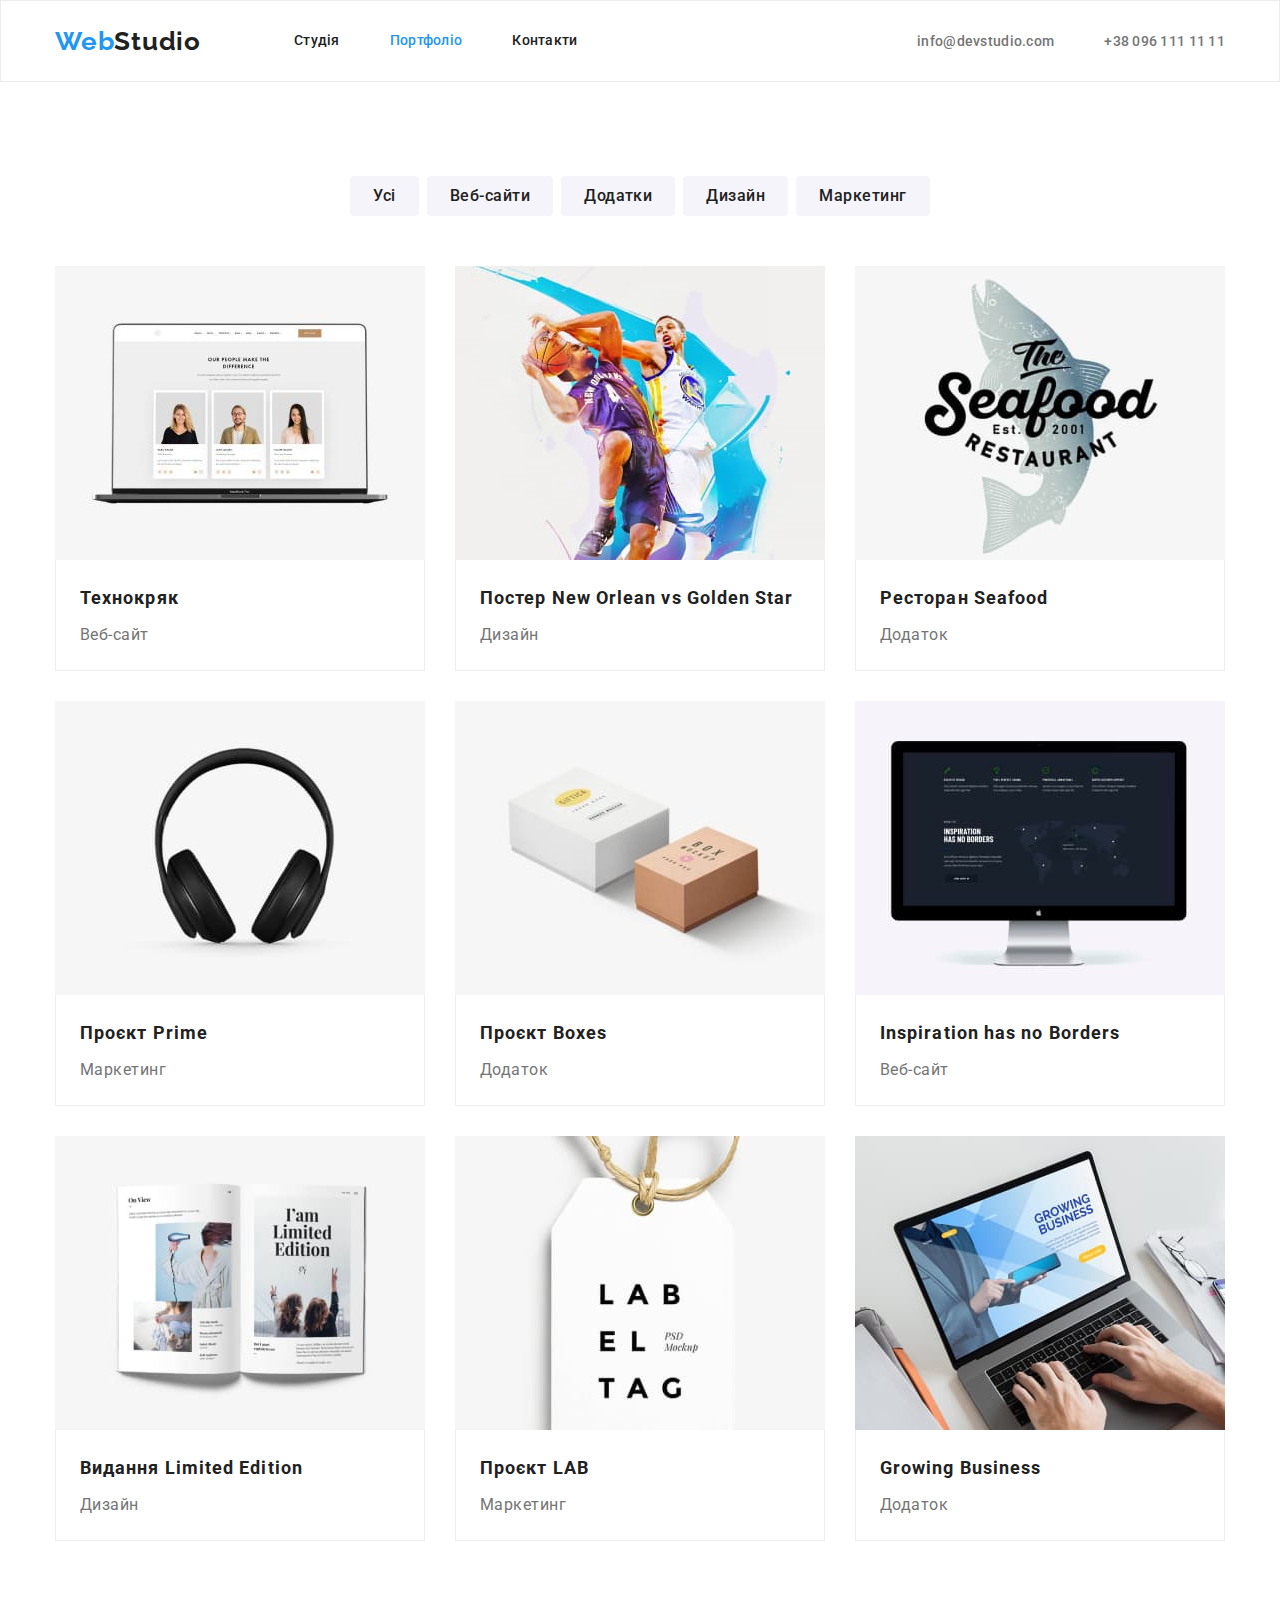
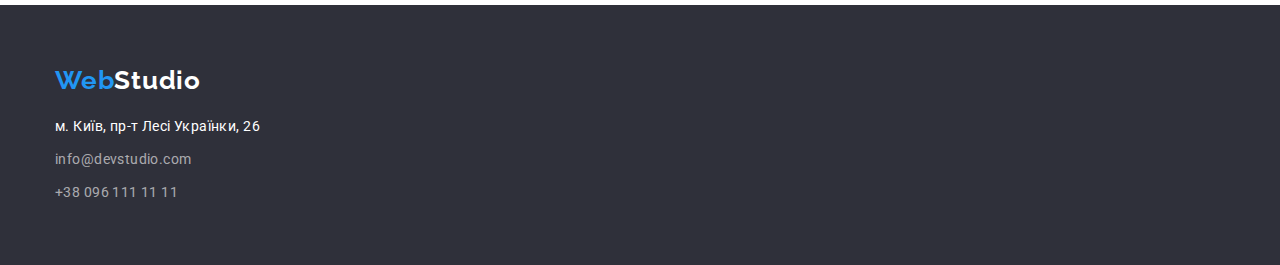
==== portfolio.html @ 44d8d5f9 "Clone repo" ====
<!DOCTYPE html>
<html lang="uk">
  <head>
    <meta charset="UTF-8" />
    <meta http-equiv="X-UA-Compatible" content="IE=edge" />
    <meta name="viewport" content="width=device-width, initial-scale=1.0" />
    <title>WebStudio</title>
    <link rel="preconnect" href="https://fonts.googleapis.com" />
    <link rel="preconnect" href="https://fonts.gstatic.com" crossorigin />
    <link
      href="https://fonts.googleapis.com/css2?family=DotGothic16&family=PT+Sans+Narrow:wght@400;700&family=Raleway:wght@700&family=Roboto:wght@400;500;700;900&display=swap"
      rel="stylesheet"
    />
    <link
      rel="stylesheet"
      href="https://cdnjs.cloudflare.com/ajax/libs/modern-normalize/1.1.0/modern-normalize.min.css"
    />
    <link rel="stylesheet" href="./css/styles.css" />
  </head>

  <body>
    <!-- Шапка сайта -->

    <header class="page-header">
      <div class="container">
        <nav class="site-nav">
          <!-- Логотип -->
          <a href="./index.html" class="site-nav-logo"
            >Web<span class="site-nav-logo-studio">Studio</span></a
          >
          <!-- Навигация сайта-->
          <ul class="site-nav-list list">
            <li class="site-nav-item">
              <a href="./index.html" class="link">Студія</a>
            </li>
            <li class="site-nav-item">
              <a href="./portfolio.html" class="link current">Портфоліо</a>
            </li>
            <li class="site-nav-item"><a href="/" class="link">Контакти</a></li>
          </ul>
        </nav>
        <!-- Контакты -->
        <ul class="contact-list list">
          <li class="contact-list-item">
            <a href="mailto:info@devstudio.com" class="link">info@devstudio.com</a>
          </li>
          <li class="contact-list-item">
            <a href="tel:+380961111111" class="link">+38 096 111 11 11</a>
          </li>
        </ul>
      </div>
    </header>

    <main>
      <section class="portfolio">
        <div class="container">
          <h1 class="visually-hidden">Портфоліо</h1>
          <ul class="button-list">
            <li class="button-item"><button type="button" class="button-filter">Усі</button></li>
            <li class="button-item">
              <button type="button" class="button-filter">Веб-сайти</button>
            </li>
            <li class="button-item">
              <button type="button" class="button-filter">Додатки</button>
            </li>
            <li class="button-item"><button type="button" class="button-filter">Дизайн</button></li>
            <li class="button-item">
              <button type="button" class="button-filter">Маркетинг</button>
            </li>
          </ul>

          <ul class="card-list">
            <li class="card-item list">
              <a href="/" target="_blank" rel="noopener nofollow" class="link">
                <img
                  src="./images/portfolio-page/site.jpg"
                  width="370"
                  alt="Дісплей компьютера на якому відображаються фото 3 людей"
                />
                <div class="card-text">
                  <h2 class="card-title">Технокряк</h2>
                  <p class="card-descr">Веб-сайт</p>
                </div>
              </a>
            </li>
            <li class="card-item list">
              <a href="/" target="_blank" rel="noopener nofollow" class="link">
                <img
                  src="./images/portfolio-page/design-neworlean.jpg"
                  width="370"
                  alt="Баскетболіст з м'ячем"
                />
                <div class="card-text">
                  <h2 class="card-title">Постер New Orlean vs Golden Star</h2>
                  <p class="card-descr">Дизайн</p>
                </div>
              </a>
            </li>
            <li class="card-item list">
              <a href="/" target="_blank" rel="noopener nofollow" class="link">
                <img
                  src="./images/portfolio-page/apps-seafood.jpg"
                  width="370"
                  alt="Рибний ресторан"
                />
                <div class="card-text">
                  <h2 class="card-title">Ресторан Seafood</h2>
                  <p class="card-descr">Додаток</p>
                </div>
              </a>
            </li>
            <li class="card-item list">
              <a href="/" target="_blank" rel="noopener nofollow" class="link">
                <img
                  src="./images/portfolio-page/marketing-prime.jpg"
                  width="370"
                  alt="музичні навушники"
                />
                <div class="card-text">
                  <h2 class="card-title">Проєкт Prime</h2>
                  <p class="card-descr">Маркетинг</p>
                </div>
              </a>
            </li>
            <li class="card-item list">
              <a href="/" target="_blank" rel="noopener nofollow" class="link">
                <img
                  src="./images/portfolio-page/apps-boxes.jpg"
                  width="370"
                  alt="Картонна коробка"
                />
                <div class="card-text">
                  <h2 class="card-title">Проєкт Boxes</h2>
                  <p class="card-descr">Додаток</p>
                </div>
              </a>
            </li>
            <li class="card-item list">
              <a href="/" target="_blank" rel="noopener nofollow" class="link">
                <img
                  src="./images/portfolio-page/site-inspiration.jpg"
                  width="370"
                  alt="зображення на моніторі"
                />
                <div class="card-text">
                  <h2 class="card-title">Inspiration has no Borders</h2>
                  <p class="card-descr">Веб-сайт</p>
                </div>
              </a>
            </li>
            <li class="card-item list">
              <a href="/" target="_blank" rel="noopener nofollow" class="link">
                <img
                  src="./images/portfolio-page/design-limited.jpg"
                  width="370"
                  alt="глянцевий журнал"
                />
                <div class="card-text">
                  <h2 class="card-title">Видання Limited Edition</h2>
                  <p class="card-descr">Дизайн</p>
                </div>
              </a>
            </li>
            <li class="card-item list">
              <a href="/" target="_blank" rel="noopener nofollow" class="link">
                <img
                  src="./images/portfolio-page/marketing-lab.jpg"
                  width="370"
                  alt="паперова бирка"
                />
                <div class="card-text">
                  <h2 class="card-title">Проєкт LAB</h2>
                  <p class="card-descr">Маркетинг</p>
                </div>
              </a>
            </li>
            <li class="card-item list">
              <a href="/" target="_blank" rel="noopener nofollow" class="link">
                <img
                  src="./images/portfolio-page/apps-growing.jpg"
                  width="370"
                  alt="людина друкує текст на клавіатурі"
                />
                <div class="card-text">
                  <h2 class="card-title">Growing Business</h2>
                  <p class="card-descr">Додаток</p>
                </div>
              </a>
            </li>
          </ul>
        </div>
      </section>
    </main>

    <!-- Подвал сайта -->

    <footer class="footer">
      <div class="container">
        <a href="./index.html" class="footer-logo"
          >Web<span class="footer-logo-studio">Studio</span></a
        >
        <address class="address">
          <ul class="footer-nav-list list">
            <li class="footer-nav-item">
              <a
                href="https://goo.gl/maps/Brkv2MQzdbHGvLkJ7"
                target="_blank"
                rel="noopener noreferrer nofollow"
                class="link-address link"
                >м. Київ, пр-т Лесі Українки, 26</a
              >
            </li>
            <li class="footer-nav-item">
              <a class="link " href="mailto:info@devstudio.com">info@devstudio.com</a>
            </li>
            <li class="footer-nav-item">
              <a class="link" href="tel:+380961111111">+38 096 111 11 11</a>
            </li>
          </ul>
        </address>
      </div>
    </footer>
  </body>
</html>
---- css/styles.css ----
:root {
  --primary-bg-color--: #ffffff;
  --primary-text-color--: #212121;
  --secondary-text-color--: #757575;
  --accent-color--: #2196f3;
  --color-hero-section--: #2f303a;
  --white-color--: #ffffff;
  --footer-bg-color--: #2f303a;
  --header-border-color--: #ececec;
  --button-hover-color--: #188ce8;
  --color-team-section--: #f5f4fa;
}

body {
  background-color: var(--primary-bg-color--);
  font-family: 'Roboto', sans-serif;
  color: var(--primary-text-color--);
}

.container {
  max-width: 100%;
  width: 1200px;
  margin: 0 auto;
  padding-left: 15px;
  padding-right: 15px;
}

.list {
  list-style-type: none;
  margin: 0;
  padding: 0;
}

img {
  display: block;
  max-width: 100%;
  height: auto;
}

/* шапка сайта */
/* лого сайта */

.page-header {
  border-bottom: var(--header-border-color--);
  border: 1px solid var(--header-border-color--);
}
.page-header .container {
  display: flex;
  align-items: center;
}

.site-nav {
  display: flex;
  align-items: center;
}

.site-nav-logo {
  color: var(--accent-color--);
  text-decoration: none;
  font-family: 'Raleway', sans-serif;
  font-weight: 700;
  font-size: 26px;
  line-height: 1.19;
  letter-spacing: 0.03em;
}
.site-nav-logo-studio {
  color: var(--primary-text-color--);
}

/* навигация сайта */
.site-nav-list {
  display: flex;
  gap: 50px;
  margin-left: 93px;
}

.site-nav-item .link {
  display: block;
  padding: 32px 0;
  text-decoration: none;
  color: var(--primary-text-color--);
  font-weight: 500;
  font-size: 14px;
  line-height: 1.14;
  letter-spacing: 0.02em;
}

/* контакты в header */
.contact-list {
  display: flex;
  gap: 50px;
  margin-left: auto;
}

.contact-list .link {
  text-decoration: none;
  font-weight: 500;
  font-size: 14px;
  line-height: 1.14;
  letter-spacing: 0.02em;
  color: var(--secondary-text-color--);
  padding: 32px 0;
}

.site-nav-list .link:hover,
.contact-list .link:hover,
.site-nav-list .link:focus,
.contact-list .link:focus {
  color: var(--accent-color--);
}
.site-nav-list .link.current {
  color: var(--accent-color--);
}

/* Секция Hero */
.hero {
  background-color: var(--color-hero-section--);
  text-align: center;
  height: 600px;
  padding-top: 200px;
  padding-bottom: 200px;
}

.hero .section-title {
  width: 700px;
  font-weight: 900;
  font-size: 44px;
  line-height: 1.36;
  text-align: center;
  letter-spacing: 0.06em;
  text-transform: uppercase;
  color: var(--white-color--);
  margin: 0 auto 30px auto;
  margin-bottom: 30px;
}

.hero-button {
  font-family: inherit;
  font-weight: 700;
  font-size: 16px;
  line-height: 1.87;
  text-align: center;
  letter-spacing: 0.06em;
  color: var(--white-color--);
  background-color: var(--accent-color--);
  padding: 10px 32px;
  border-radius: 4px;
  border: 0;
  box-shadow: 0px 4px 4px rgba(0, 0, 0, 0.15);
}

.hero-button:hover,
.hero-button:focus {
  background-color: var(--button-hover-color--);
}

/* Заголовки секций */

.section-title {
  font-weight: 700;
  font-size: 36px;
  line-height: 1.17;
  text-align: center;
  letter-spacing: 0.03em;
  color: var(--primary-text-color--);
  margin-top: 0px;
}

/* Преимущества */

.benefits {
  padding-top: 94px;
  padding-bottom: 94px;
}

.visually-hidden {
  position: absolute;
  white-space: nowrap;
  width: 1px;
  height: 1px;
  overflow: hidden;
  border: 0;
  padding: 0;
  clip: rect(0 0 0 0);
  clip-path: inset(50%);
  margin: -1px;
}

.benefits-list {
  display: flex;
  justify-content: space-between;
}

.benefits .benefits-item {
  width: 250px;
}

.benefits-list .title {
  font-weight: 700;
  font-size: 14px;
  line-height: 1.17;
  letter-spacing: 0.03em;
  text-transform: uppercase;
  color: var(--primary-text-color--);
  margin-bottom: 10px;
  margin-top: 0;
}

.benefits-list .descr {
  font-size: 14px;
  line-height: 1.7;
  letter-spacing: 0.03em;
  color: var(--secondary-text-color--);
  margin-bottom: 0;
  margin-top: 0;
}

/* О нас */

.about {
  padding-bottom: 94px;
}

.about .section-title {
  margin-bottom: 50px;
}

.about-list {
  display: flex;
  justify-content: space-between;
}

/* Команда */

.team {
  padding-top: 94px;
  padding-bottom: 94px;
  background: var(--color-team-section--);
}

.team .section-title {
  margin-bottom: 50px;
}

.team-list {
  display: flex;
  justify-content: space-between;
}

.team .title {
  font-weight: 500;
  font-size: 16px;
  line-height: 1.35;
  text-align: center;
  letter-spacing: 0.03em;
  color: var(--primary-text-color--);
  margin-top: 0;
  margin-bottom: 10px;
}

.team .descr {
  font-size: 16px;
  line-height: 1.18;
  text-align: center;
  letter-spacing: 0.03em;
  color: var(--secondary-text-color--);
  margin-top: 0;
  margin-bottom: 0;
}

.team-card-text {
  background-color: #fff;
  padding: 30px 0;
}

.team-list-item {
  background-color: var(--white-color--);
  box-shadow: 0px 1px 3px rgba(0, 0, 0, 0.12), 0px 1px 1px rgba(0, 0, 0, 0.14),
    0px 2px 1px rgba(0, 0, 0, 0.2);
  border-radius: 0px 0px 4px 4px;
}

/* Подвал сайта */

.footer {
  background-color: var(--footer-bg-color--);
  padding-top: 60px;
  padding-bottom: 60px;
}

.footer-logo {
  color: var(--accent-color--);
  text-decoration: none;
  font-family: 'Raleway', sans-serif;
  font-weight: 700;
  font-size: 26px;
  line-height: 1.17;
  letter-spacing: 0.03em;
  display: inline-block;
  margin-top: 0;
  margin-bottom: 20px;
}
.footer-logo-studio {
  color: var(--white-color--);
  margin-top: 0;
}

.footer-nav-list {
  margin-top: 0;
  margin-bottom: 0;
}

.footer .footer-nav-item:not(:last-child) {
  margin-bottom: 9px;
}

.footer .link {
  font-style: normal;
  text-decoration: none;
  font-size: 14px;
  line-height: 1.71;
  letter-spacing: 0.03em;
  color: rgba(255, 255, 255, 0.6);
  display: inline-block;
  margin-top: 0;
}

.address .link-address {
  font-style: normal;
  font-weight: 400;
  font-size: 14px;
  line-height: 1.71;
  letter-spacing: 0.03em;
  color: var(--white-color--);
  text-decoration: none;
  margin-top: 0;
}

.footer-nav-list .link:hover,
.footer-nav-list .link:focus {
  color: var(--accent-color--);
}

/* Portfolio Page  */

.portfolio {
  padding-bottom: 94px;
  padding-top: 94px;
}

.button-list {
  list-style-type: none;
  display: flex;
  gap: 8px;
  justify-content: center;
  margin-top: 0;
  margin-bottom: 50px;
  padding-left: 0px;
}

.button-filter {
  font-family: inherit;
  font-weight: 500;
  font-size: 16px;
  line-height: 1.62;
  text-align: center;
  letter-spacing: 0.03em;
  color: var(--primary-text-color--);
  background-color: #f5f4fa;
  cursor: pointer;
  border: 1px solid transparent;
  border-radius: 4px;
  padding: 6px 22px;
}

.button-filter:hover,
.button-filter:focus {
  color: var(--white-color--);
  background-color: var(--accent-color--);
  box-shadow: 0px 3px 1px rgba(0, 0, 0, 0.1), 0px 1px 2px rgba(0, 0, 0, 0.08),
    0px 2px 2px rgba(0, 0, 0, 0.12);
  border-radius: 4px;
}

/* Card-list */

.card-list {
  display: flex;
  flex-wrap: wrap;
  gap: 30px;
  padding-left: 0px;
  margin: 0 -30px -30px 0;
}

.card-item {
  background: var(--primary-bg-color--);
  width: 370px;
}

.card-item .link {
  text-decoration: none;
}

.card-item .card-text {
  padding: 20px 24px;
  background: var(--primary-bg-color--);
  border: 1px solid #eeeeee;
  border-top: none;
}

.card-title {
  font-weight: 700;
  font-size: 18px;
  line-height: 2;
  letter-spacing: 0.06em;
  color: var(--primary-text-color--);
  margin-top: 0;
  margin-bottom: 4px;
}

.card-descr {
  font-size: 16px;
  line-height: 1.87;
  letter-spacing: 0.03em;
  color: var(--secondary-text-color--);
  margin: 0;
  padding: 0;
}
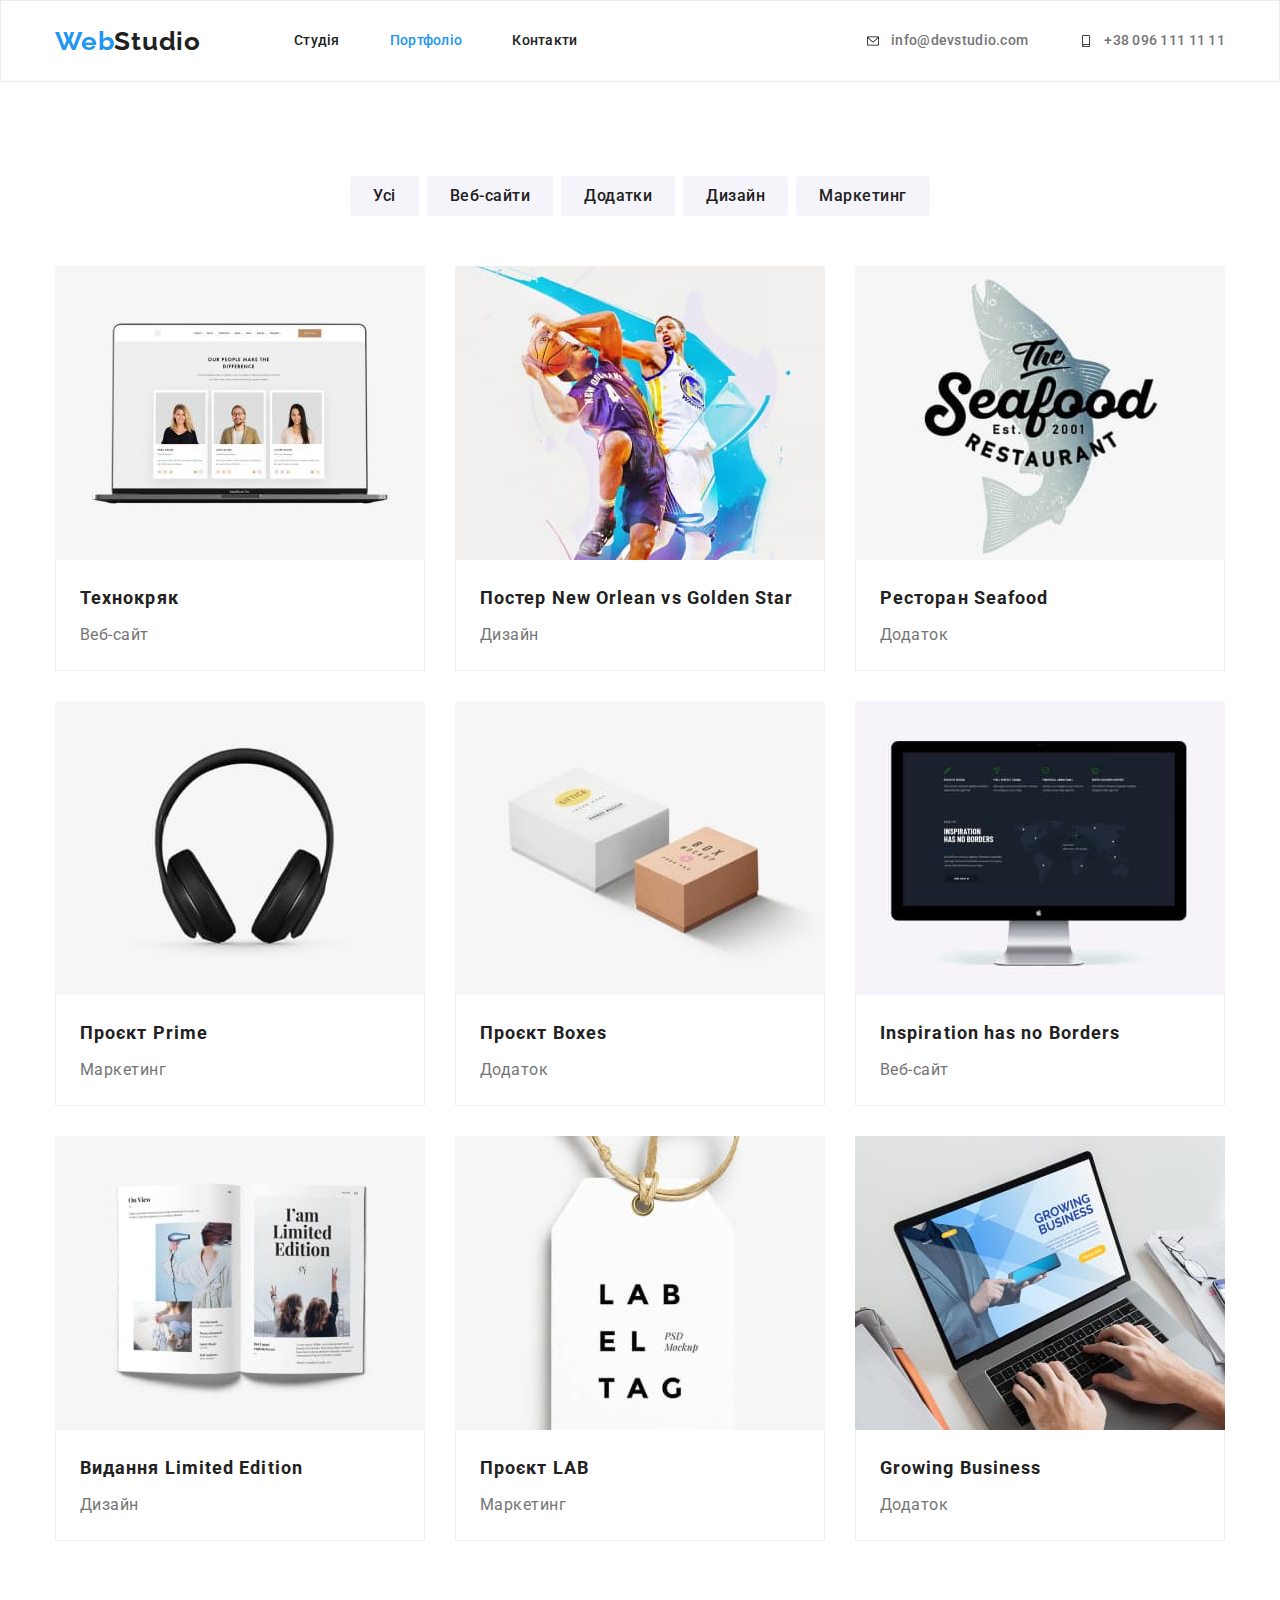
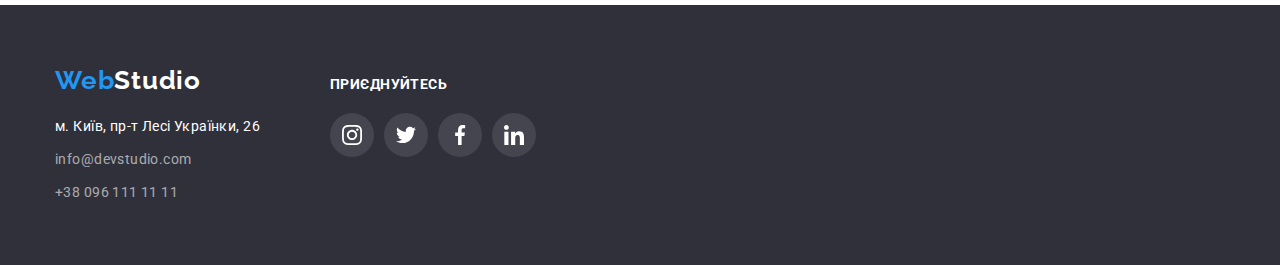
==== commit 113fe621: "update portfolio page" ====
--- a/portfolio.html
+++ b/portfolio.html
@@ -42,10 +42,18 @@
         <!-- Контакты -->
         <ul class="contact-list list">
           <li class="contact-list-item">
-            <a href="mailto:info@devstudio.com" class="link">info@devstudio.com</a>
+            <a href="mailto:info@devstudio.com" class="link">
+              <svg width="16" height="12" class="contact-icon">
+                <use href="./images/svg/icons.svg#icon-mail"></use></svg
+              >info@devstudio.com</a
+            >
           </li>
           <li class="contact-list-item">
-            <a href="tel:+380961111111" class="link">+38 096 111 11 11</a>
+            <a href="tel:+380961111111" class="link">
+              <svg width="16" height="12" class="contact-icon">
+                <use href="./images/svg/icons.svg#icon-tel"></use></svg
+              >+38 096 111 11 11</a
+            >
           </li>
         </ul>
       </div>
@@ -196,28 +204,64 @@
 
     <footer class="footer">
       <div class="container">
-        <a href="./index.html" class="footer-logo"
-          >Web<span class="footer-logo-studio">Studio</span></a
-        >
-        <address class="address">
-          <ul class="footer-nav-list list">
-            <li class="footer-nav-item">
-              <a
-                href="https://goo.gl/maps/Brkv2MQzdbHGvLkJ7"
-                target="_blank"
-                rel="noopener noreferrer nofollow"
-                class="link-address link"
-                >м. Київ, пр-т Лесі Українки, 26</a
-              >
-            </li>
-            <li class="footer-nav-item">
-              <a class="link " href="mailto:info@devstudio.com">info@devstudio.com</a>
-            </li>
-            <li class="footer-nav-item">
-              <a class="link" href="tel:+380961111111">+38 096 111 11 11</a>
-            </li>
-          </ul>
-        </address>
+        <div>
+          <a href="./index.html" class="footer-logo"
+            >Web<span class="footer-logo-studio">Studio</span></a
+          >
+          <address class="address">
+            <ul class="footer-nav-list list">
+              <li class="footer-nav-item">
+                <a
+                  href="https://goo.gl/maps/Brkv2MQzdbHGvLkJ7"
+                  target="_blank"
+                  rel="noopener noreferrer nofollow"
+                  class="link-address link"
+                  >м. Київ, пр-т Лесі Українки, 26</a
+                >
+              </li>
+              <li class="footer-nav-item">
+                <a class="link" href="mailto:info@devstudio.com">info@devstudio.com</a>
+              </li>
+              <li class="footer-nav-item">
+                <a class="link" href="tel:+380961111111">+38 096 111 11 11</a>
+              </li>
+            </ul>
+          </address>
+        </div>
+
+        <div>
+          <h4 class="footer-social-title">приєднуйтесь</h4>
+          <ul class="footer-social-list">
+            <li class="list">
+              <a href="#" class="footer-social-item">
+                <svg width="20" height="20" class="social-icon">
+                  <use href="./images/svg/icons.svg#icon-instagram"></use>
+                </svg>
+              </a>
+            </li>
+            <li class="list">
+              <a href="#" class="footer-social-item">
+                <svg width="20" height="20" class="social-icon">
+                  <use href="./images/svg/icons.svg#icon-twitter"></use>
+                </svg>
+              </a>
+            </li>
+            <li class="list">
+              <a href="#" class="footer-social-item">
+                <svg width="20" height="20" class="social-icon">
+                  <use href="./images/svg/icons.svg#icon-facebook"></use>
+                </svg>
+              </a>
+            </li>
+            <li class="list">
+              <a href="#" class="footer-social-item">
+                <svg width="20" height="20" class="social-icon">
+                  <use href="./images/svg/icons.svg#icon-linkedin"></use>
+                </svg>
+              </a>
+            </li>
+          </ul>
+        </div>
       </div>
     </footer>
   </body>
--- a/css/styles.css
+++ b/css/styles.css
@@ -9,6 +9,8 @@
   --header-border-color--: #ececec;
   --button-hover-color--: #188ce8;
   --color-team-section--: #f5f4fa;
+  --icon-color--: #afb1b8;
+  --footer-background-icon-color: rgba(255, 255, 255, 0.1);
 }
 
 body {
@@ -31,6 +33,15 @@
   padding: 0;
 }
 
+.link {
+  text-decoration: none;
+}
+
+ul {
+  padding: 0;
+  margin: 0;
+}
+
 img {
   display: block;
   max-width: 100%;
@@ -90,9 +101,13 @@
   display: flex;
   gap: 50px;
   margin-left: auto;
+  align-items: center;
 }
 
 .contact-list .link {
+  display: flex;
+  align-items: center;
+  gap: 10px;
   text-decoration: none;
   font-weight: 500;
   font-size: 14px;
@@ -107,6 +122,7 @@
 .site-nav-list .link:focus,
 .contact-list .link:focus {
   color: var(--accent-color--);
+  fill: currentColor;
 }
 .site-nav-list .link.current {
   color: var(--accent-color--);
@@ -114,6 +130,11 @@
 
 /* Секция Hero */
 .hero {
+  background-image: linear-gradient(to right, rgba(47, 48, 58, 0.4), rgba(47, 48, 58, 0.4)),
+    url(../images/hero-Img.jpg);
+  background-size: cover;
+  background-position: center;
+  background-repeat: no-repeat;
   background-color: var(--color-hero-section--);
   text-align: center;
   height: 600px;
@@ -195,6 +216,17 @@
   width: 250px;
 }
 
+.benefits-icon {
+  width: 270px;
+  height: 120px;
+  margin-bottom: 30px;
+  background-color: var(--color-team-section--);
+  display: flex;
+  align-items: center;
+  justify-content: center;
+  border-radius: 4px;
+}
+
 .benefits-list .title {
   font-weight: 700;
   font-size: 14px;
@@ -270,7 +302,7 @@
 
 .team-card-text {
   background-color: #fff;
-  padding: 30px 0;
+  padding: 16px 0;
 }
 
 .team-list-item {
@@ -278,6 +310,66 @@
   box-shadow: 0px 1px 3px rgba(0, 0, 0, 0.12), 0px 1px 1px rgba(0, 0, 0, 0.14),
     0px 2px 1px rgba(0, 0, 0, 0.2);
   border-radius: 0px 0px 4px 4px;
+  padding-bottom: 30px;
+}
+
+/* social */
+
+.social-list {
+  display: flex;
+  gap: 10px;
+  align-items: center;
+  justify-content: center;
+}
+
+.social-link {
+  width: 44px;
+  height: 44px;
+  border-radius: 50%;
+  display: flex;
+  align-items: center;
+  justify-content: center;
+  fill: var(--icon-color--);
+}
+
+.social-link:hover,
+.social-link:focus {
+  background-color: var(--accent-color--);
+  fill: var(--primary-bg-color--);
+}
+
+/* Клиенты */
+
+.clients {
+  padding: 94px 0 94px;
+}
+
+.section-title {
+  margin-bottom: 50px;
+}
+
+.clients-list {
+  display: flex;
+  align-items: center;
+  justify-content: center;
+  gap: 30px;
+}
+
+.clients-box {
+  width: 170px;
+  height: 92px;
+  border: 1px solid #afb1b8;
+  border-radius: 5px;
+  display: flex;
+  align-items: center;
+  justify-content: center;
+  fill: var(--icon-color--);
+}
+
+.clients-box:hover,
+.clients-box:focus {
+  border-color: var(--accent-color--);
+  fill: var(--accent-color--);
 }
 
 /* Подвал сайта */
@@ -288,6 +380,12 @@
   padding-bottom: 60px;
 }
 
+.footer > .container {
+  display: flex;
+  align-items: baseline;
+  gap: 70px;
+}
+
 .footer-logo {
   color: var(--accent-color--);
   text-decoration: none;
@@ -339,6 +437,40 @@
 .footer-nav-list .link:hover,
 .footer-nav-list .link:focus {
   color: var(--accent-color--);
+}
+
+.footer-social-title {
+  font-weight: 700;
+  font-size: 14px;
+  line-height: 1.14;
+  letter-spacing: 0.03em;
+  text-transform: uppercase;
+  color: var(--white-color--);
+  margin: 0;
+  margin-bottom: 20px;
+}
+
+.footer-social-list {
+  display: flex;
+  align-items: center;
+  justify-content: center;
+  gap: 10px;
+}
+
+.footer-social-item {
+  width: 44px;
+  height: 44px;
+  border-radius: 50%;
+  display: flex;
+  align-items: center;
+  justify-content: center;
+  background-color: var(--footer-background-icon-color);
+  fill: var(--primary-bg-color--);
+}
+
+.footer-social-item:hover,
+.footer-social-item:focus {
+  background-color: var(--accent-color--);
 }
 
 /* Portfolio Page  */
@@ -397,8 +529,10 @@
   width: 370px;
 }
 
-.card-item .link {
-  text-decoration: none;
+.card-item:hover,
+.card-item:focus {
+  box-shadow: 0px 1px 1px rgba(0, 0, 0, 0.12), 0px 4px 4px rgba(0, 0, 0, 0.06),
+    1px 4px 6px rgba(0, 0, 0, 0.16);
 }
 
 .card-item .card-text {
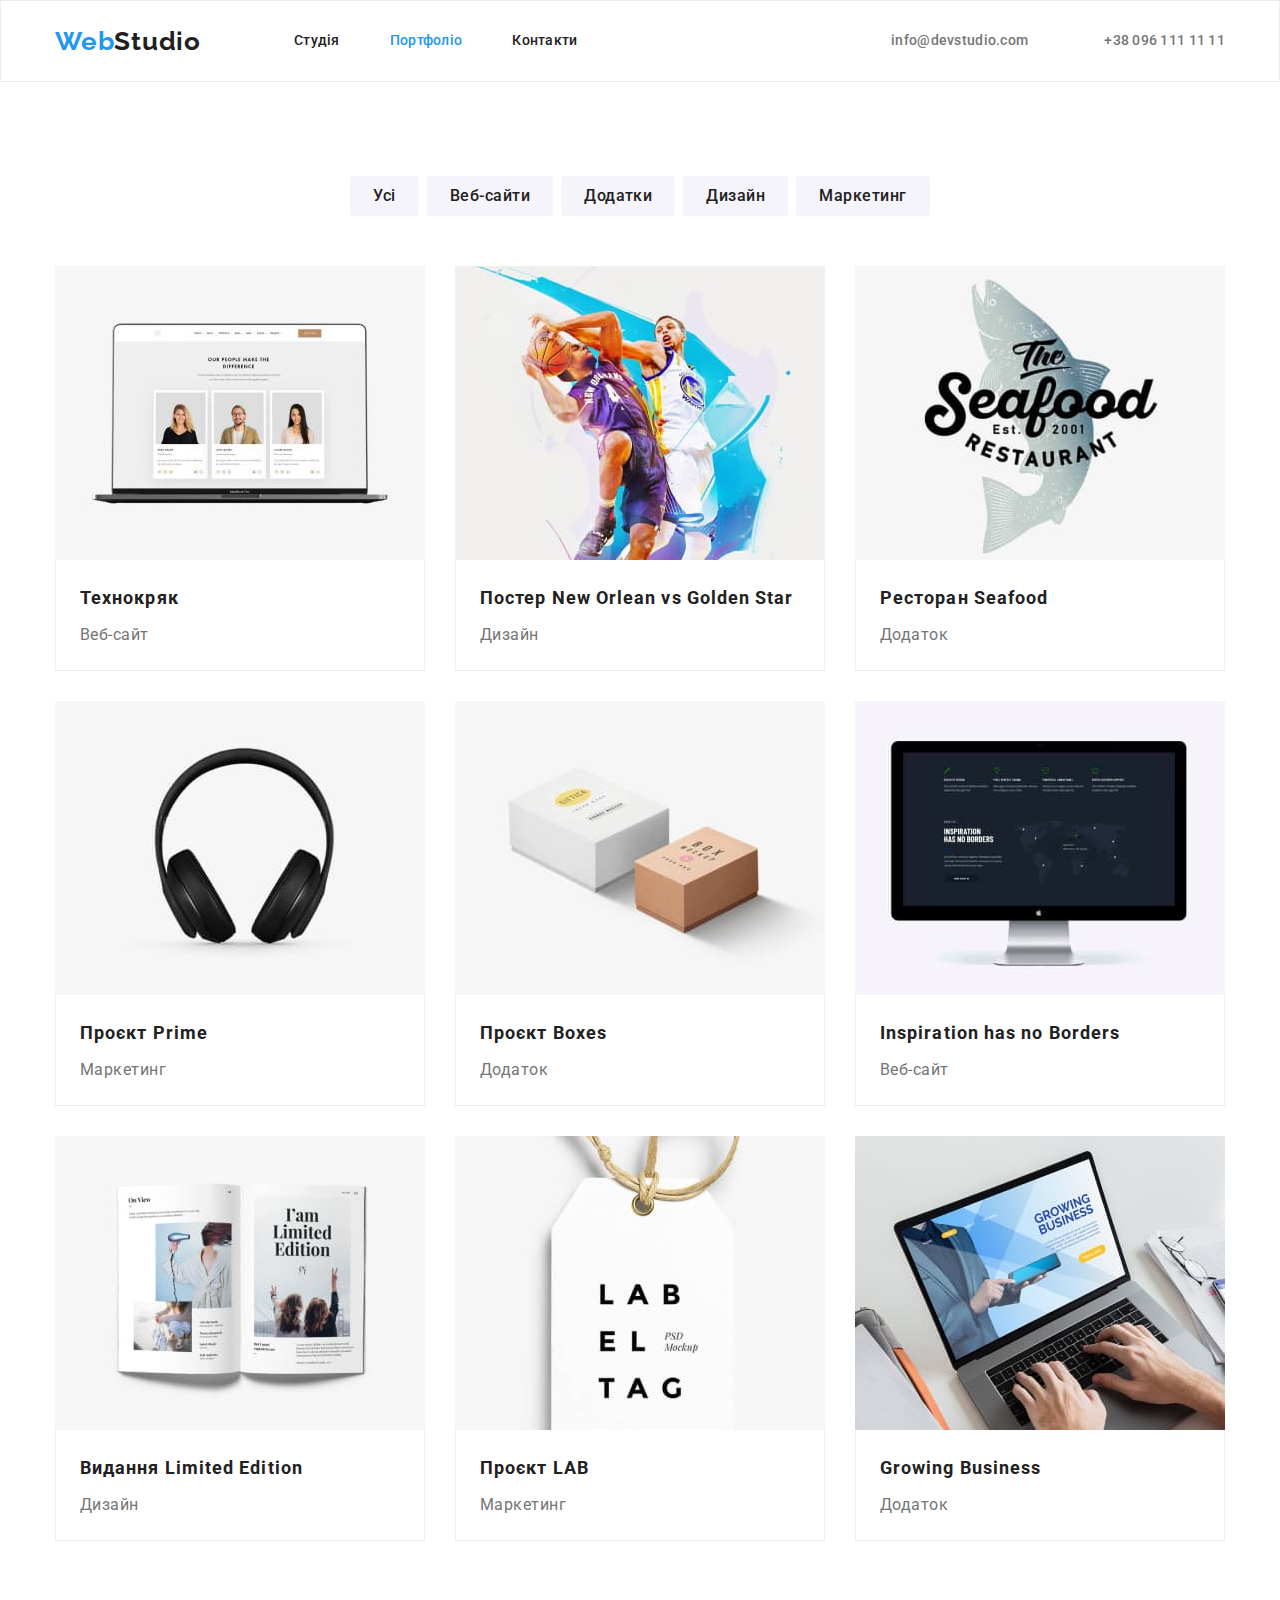
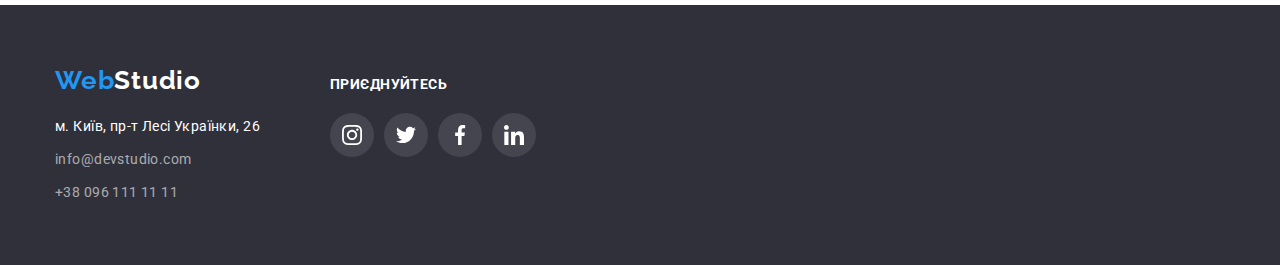
==== commit eec40c6d: "update hw mentor" ====
--- a/portfolio.html
+++ b/portfolio.html
@@ -25,7 +25,7 @@
       <div class="container">
         <nav class="site-nav">
           <!-- Логотип -->
-          <a href="./index.html" class="site-nav-logo"
+          <a href="./index.html" class="site-nav-logo link"
             >Web<span class="site-nav-logo-studio">Studio</span></a
           >
           <!-- Навигация сайта-->
@@ -79,7 +79,7 @@
 
           <ul class="card-list">
             <li class="card-item list">
-              <a href="/" target="_blank" rel="noopener nofollow" class="link">
+              <a href="/" target="_blank" rel="noopener nofollow" class="card-link link">
                 <img
                   src="./images/portfolio-page/site.jpg"
                   width="370"
@@ -92,7 +92,7 @@
               </a>
             </li>
             <li class="card-item list">
-              <a href="/" target="_blank" rel="noopener nofollow" class="link">
+              <a href="/" target="_blank" rel="noopener nofollow" class="card-link link">
                 <img
                   src="./images/portfolio-page/design-neworlean.jpg"
                   width="370"
@@ -105,7 +105,7 @@
               </a>
             </li>
             <li class="card-item list">
-              <a href="/" target="_blank" rel="noopener nofollow" class="link">
+              <a href="/" target="_blank" rel="noopener nofollow" class="card-link link">
                 <img
                   src="./images/portfolio-page/apps-seafood.jpg"
                   width="370"
@@ -118,7 +118,7 @@
               </a>
             </li>
             <li class="card-item list">
-              <a href="/" target="_blank" rel="noopener nofollow" class="link">
+              <a href="/" target="_blank" rel="noopener nofollow" class="card-link link">
                 <img
                   src="./images/portfolio-page/marketing-prime.jpg"
                   width="370"
@@ -131,7 +131,7 @@
               </a>
             </li>
             <li class="card-item list">
-              <a href="/" target="_blank" rel="noopener nofollow" class="link">
+              <a href="/" target="_blank" rel="noopener nofollow" class="card-link link">
                 <img
                   src="./images/portfolio-page/apps-boxes.jpg"
                   width="370"
@@ -144,7 +144,7 @@
               </a>
             </li>
             <li class="card-item list">
-              <a href="/" target="_blank" rel="noopener nofollow" class="link">
+              <a href="/" target="_blank" rel="noopener nofollow" class="card-link link">
                 <img
                   src="./images/portfolio-page/site-inspiration.jpg"
                   width="370"
@@ -157,7 +157,7 @@
               </a>
             </li>
             <li class="card-item list">
-              <a href="/" target="_blank" rel="noopener nofollow" class="link">
+              <a href="/" target="_blank" rel="noopener nofollow" class="card-link link">
                 <img
                   src="./images/portfolio-page/design-limited.jpg"
                   width="370"
@@ -170,7 +170,7 @@
               </a>
             </li>
             <li class="card-item list">
-              <a href="/" target="_blank" rel="noopener nofollow" class="link">
+              <a href="/" target="_blank" rel="noopener nofollow" class="card-link link">
                 <img
                   src="./images/portfolio-page/marketing-lab.jpg"
                   width="370"
@@ -183,7 +183,7 @@
               </a>
             </li>
             <li class="card-item list">
-              <a href="/" target="_blank" rel="noopener nofollow" class="link">
+              <a href="/" target="_blank" rel="noopener nofollow" class="card-link link">
                 <img
                   src="./images/portfolio-page/apps-growing.jpg"
                   width="370"
--- a/css/styles.css
+++ b/css/styles.css
@@ -67,7 +67,6 @@
 
 .site-nav-logo {
   color: var(--accent-color--);
-  text-decoration: none;
   font-family: 'Raleway', sans-serif;
   font-weight: 700;
   font-size: 26px;
@@ -124,7 +123,7 @@
   color: var(--accent-color--);
   fill: currentColor;
 }
-.site-nav-list .link.current {
+.site-nav-list .current {
   color: var(--accent-color--);
 }
 
@@ -140,6 +139,8 @@
   height: 600px;
   padding-top: 200px;
   padding-bottom: 200px;
+  max-width: 1600px;
+  margin: 0 auto;
 }
 
 .hero .section-title {
@@ -297,12 +298,12 @@
   letter-spacing: 0.03em;
   color: var(--secondary-text-color--);
   margin-top: 0;
-  margin-bottom: 0;
+  margin-bottom: 16px;
 }
 
 .team-card-text {
   background-color: #fff;
-  padding: 16px 0;
+  padding: 30px;
 }
 
 .team-list-item {
@@ -310,7 +311,6 @@
   box-shadow: 0px 1px 3px rgba(0, 0, 0, 0.12), 0px 1px 1px rgba(0, 0, 0, 0.14),
     0px 2px 1px rgba(0, 0, 0, 0.2);
   border-radius: 0px 0px 4px 4px;
-  padding-bottom: 30px;
 }
 
 /* social */
@@ -529,12 +529,6 @@
   width: 370px;
 }
 
-.card-item:hover,
-.card-item:focus {
-  box-shadow: 0px 1px 1px rgba(0, 0, 0, 0.12), 0px 4px 4px rgba(0, 0, 0, 0.06),
-    1px 4px 6px rgba(0, 0, 0, 0.16);
-}
-
 .card-item .card-text {
   padding: 20px 24px;
   background: var(--primary-bg-color--);
@@ -560,3 +554,10 @@
   margin: 0;
   padding: 0;
 }
+
+.card-link:hover,
+.card-link:focus {
+  display: block;
+  box-shadow: 0px 1px 1px rgba(0, 0, 0, 0.12), 0px 4px 4px rgba(0, 0, 0, 0.06),
+    1px 4px 6px rgba(0, 0, 0, 0.16);
+}
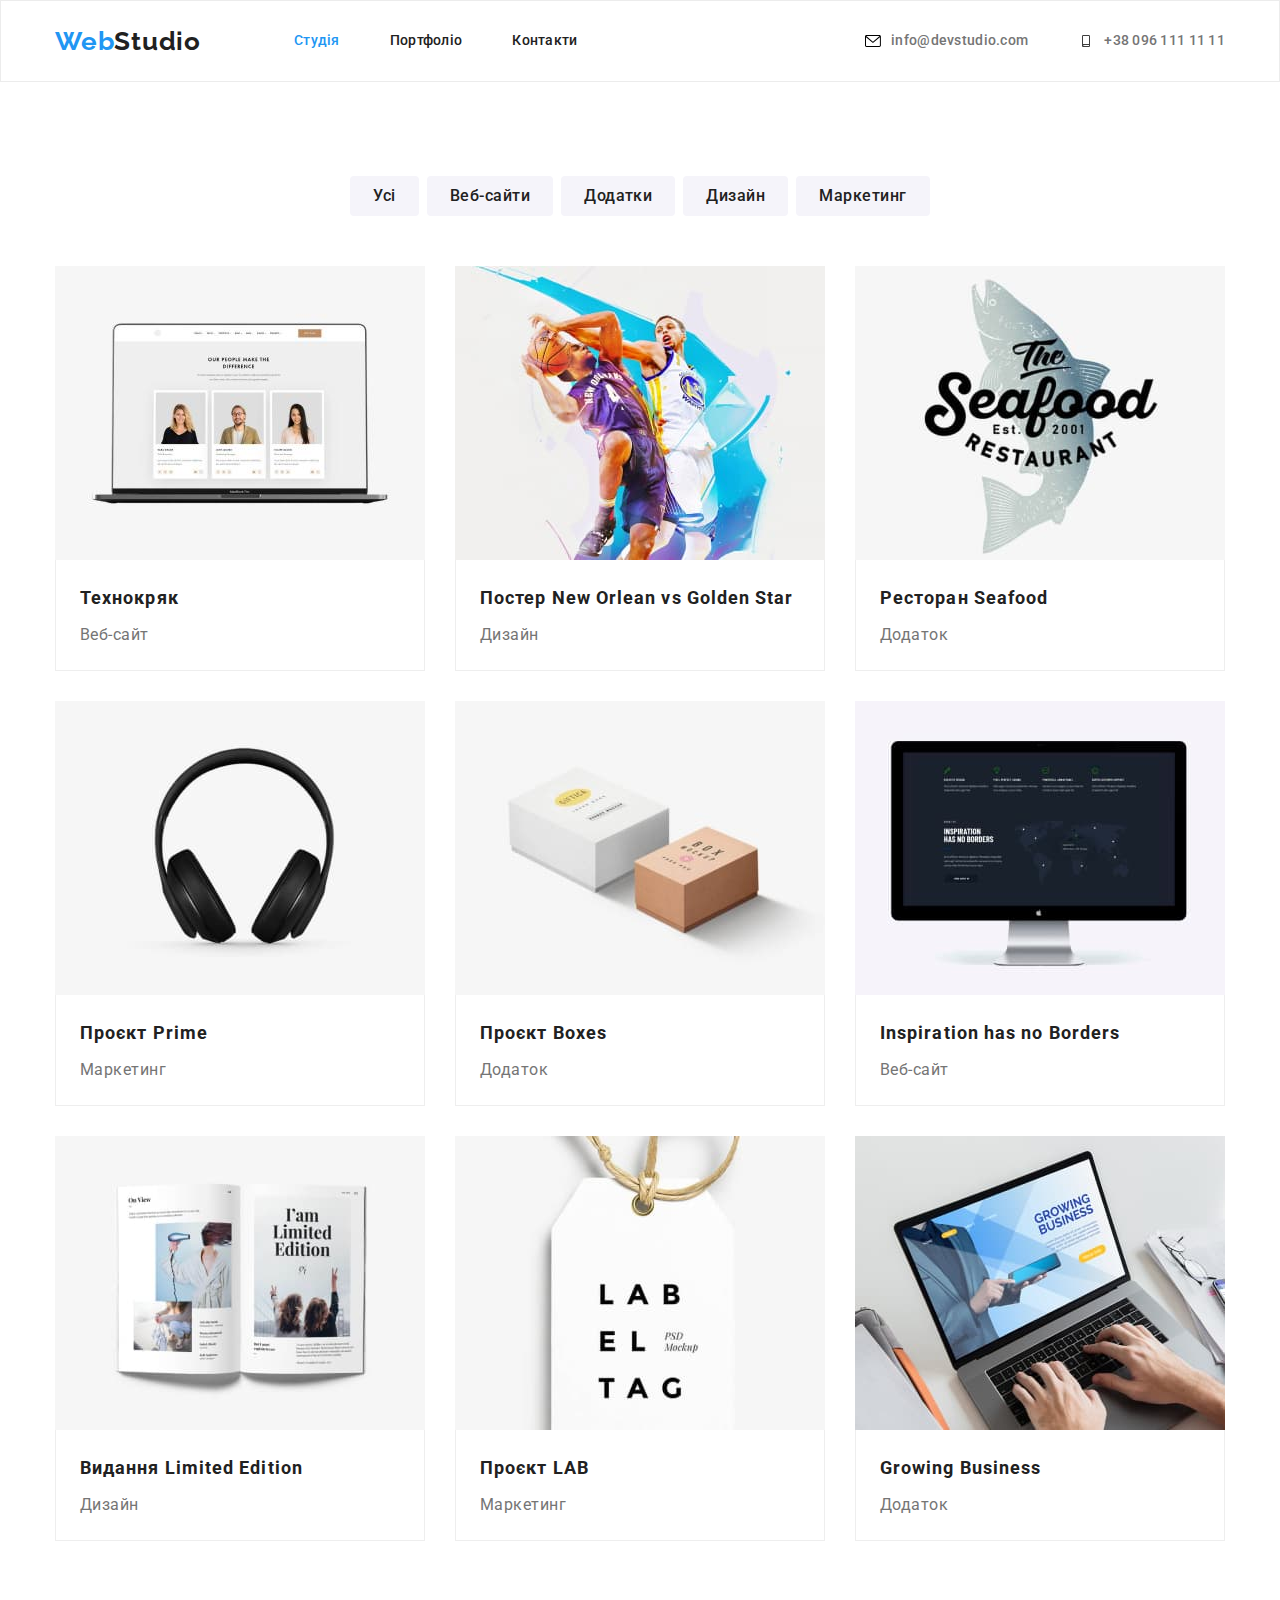
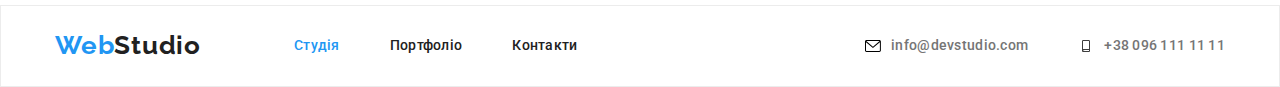
==== commit ecd5604d: "update link header" ====
--- a/portfolio.html
+++ b/portfolio.html
@@ -20,7 +20,6 @@
 
   <body>
     <!-- Шапка сайта -->
-
     <header class="page-header">
       <div class="container">
         <nav class="site-nav">
@@ -31,11 +30,9 @@
           <!-- Навигация сайта-->
           <ul class="site-nav-list list">
             <li class="site-nav-item">
-              <a href="./index.html" class="link">Студія</a>
-            </li>
-            <li class="site-nav-item">
-              <a href="./portfolio.html" class="link current">Портфоліо</a>
-            </li>
+              <a href="./index.html" class="link current">Студія</a>
+            </li>
+            <li class="site-nav-item"><a href="./portfolio.html" class="link">Портфоліо</a></li>
             <li class="site-nav-item"><a href="/" class="link">Контакти</a></li>
           </ul>
         </nav>
@@ -44,14 +41,14 @@
           <li class="contact-list-item">
             <a href="mailto:info@devstudio.com" class="link">
               <svg width="16" height="12" class="contact-icon">
-                <use href="./images/svg/icons.svg#icon-mail"></use></svg
+                <use href="./images/svg/icons.svg#icon-email"></use></svg
               >info@devstudio.com</a
             >
           </li>
           <li class="contact-list-item">
             <a href="tel:+380961111111" class="link">
               <svg width="16" height="12" class="contact-icon">
-                <use href="./images/svg/icons.svg#icon-tel"></use></svg
+                <use href="./images/svg/icons.svg#icon-phone"></use></svg
               >+38 096 111 11 11</a
             >
           </li>
@@ -202,67 +199,40 @@
 
     <!-- Подвал сайта -->
 
-    <footer class="footer">
+    <header class="page-header">
       <div class="container">
-        <div>
-          <a href="./index.html" class="footer-logo"
-            >Web<span class="footer-logo-studio">Studio</span></a
+        <nav class="site-nav">
+          <!-- Логотип -->
+          <a href="./index.html" class="site-nav-logo link"
+            >Web<span class="site-nav-logo-studio">Studio</span></a
           >
-          <address class="address">
-            <ul class="footer-nav-list list">
-              <li class="footer-nav-item">
-                <a
-                  href="https://goo.gl/maps/Brkv2MQzdbHGvLkJ7"
-                  target="_blank"
-                  rel="noopener noreferrer nofollow"
-                  class="link-address link"
-                  >м. Київ, пр-т Лесі Українки, 26</a
-                >
-              </li>
-              <li class="footer-nav-item">
-                <a class="link" href="mailto:info@devstudio.com">info@devstudio.com</a>
-              </li>
-              <li class="footer-nav-item">
-                <a class="link" href="tel:+380961111111">+38 096 111 11 11</a>
-              </li>
-            </ul>
-          </address>
-        </div>
-
-        <div>
-          <h4 class="footer-social-title">приєднуйтесь</h4>
-          <ul class="footer-social-list">
-            <li class="list">
-              <a href="#" class="footer-social-item">
-                <svg width="20" height="20" class="social-icon">
-                  <use href="./images/svg/icons.svg#icon-instagram"></use>
-                </svg>
-              </a>
-            </li>
-            <li class="list">
-              <a href="#" class="footer-social-item">
-                <svg width="20" height="20" class="social-icon">
-                  <use href="./images/svg/icons.svg#icon-twitter"></use>
-                </svg>
-              </a>
-            </li>
-            <li class="list">
-              <a href="#" class="footer-social-item">
-                <svg width="20" height="20" class="social-icon">
-                  <use href="./images/svg/icons.svg#icon-facebook"></use>
-                </svg>
-              </a>
-            </li>
-            <li class="list">
-              <a href="#" class="footer-social-item">
-                <svg width="20" height="20" class="social-icon">
-                  <use href="./images/svg/icons.svg#icon-linkedin"></use>
-                </svg>
-              </a>
-            </li>
-          </ul>
-        </div>
+          <!-- Навигация сайта-->
+          <ul class="site-nav-list list">
+            <li class="site-nav-item">
+              <a href="./index.html" class="link current">Студія</a>
+            </li>
+            <li class="site-nav-item"><a href="./portfolio.html" class="link">Портфоліо</a></li>
+            <li class="site-nav-item"><a href="/" class="link">Контакти</a></li>
+          </ul>
+        </nav>
+        <!-- Контакты -->
+        <ul class="contact-list list">
+          <li class="contact-list-item">
+            <a href="mailto:info@devstudio.com" class="link">
+              <svg width="16" height="12" class="contact-icon">
+                <use href="./images/svg/icons.svg#icon-email"></use></svg
+              >info@devstudio.com</a
+            >
+          </li>
+          <li class="contact-list-item">
+            <a href="tel:+380961111111" class="link">
+              <svg width="16" height="12" class="contact-icon">
+                <use href="./images/svg/icons.svg#icon-phone"></use></svg
+              >+38 096 111 11 11</a
+            >
+          </li>
+        </ul>
       </div>
-    </footer>
+    </header>
   </body>
 </html>
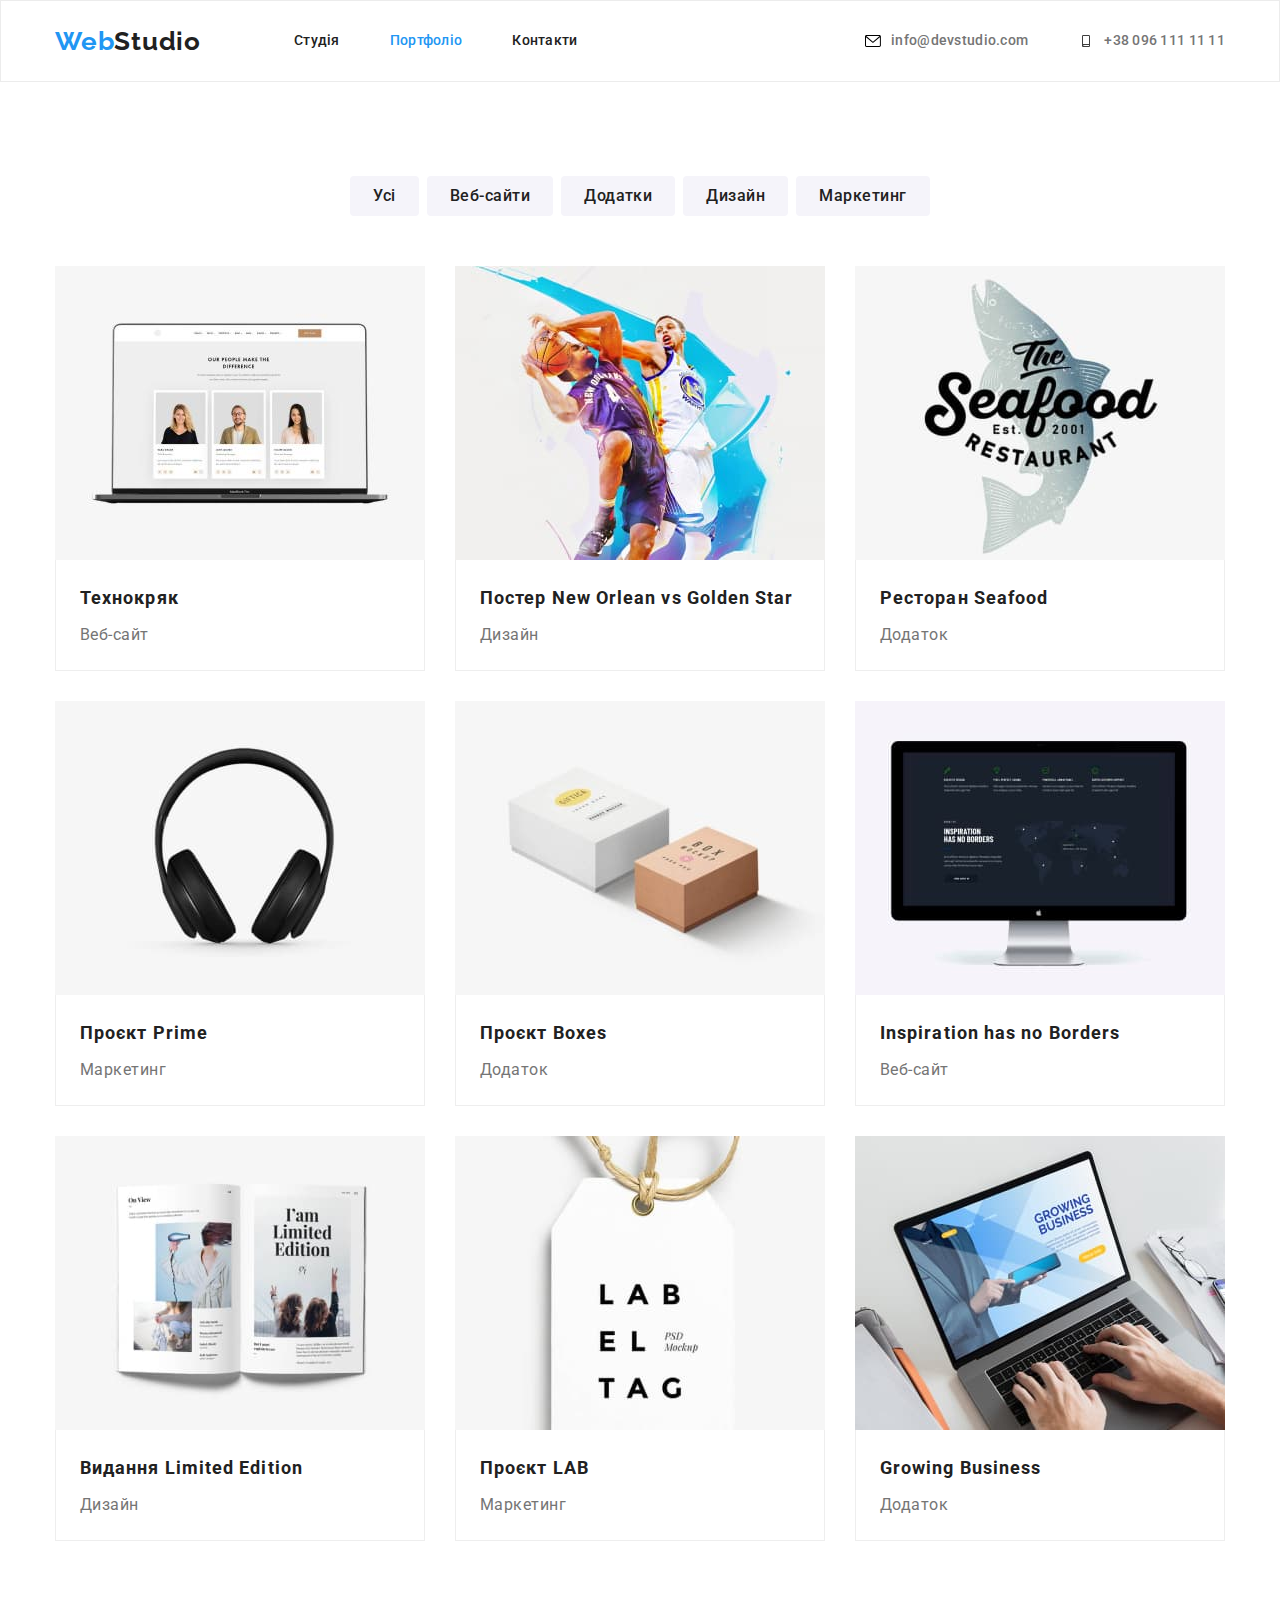
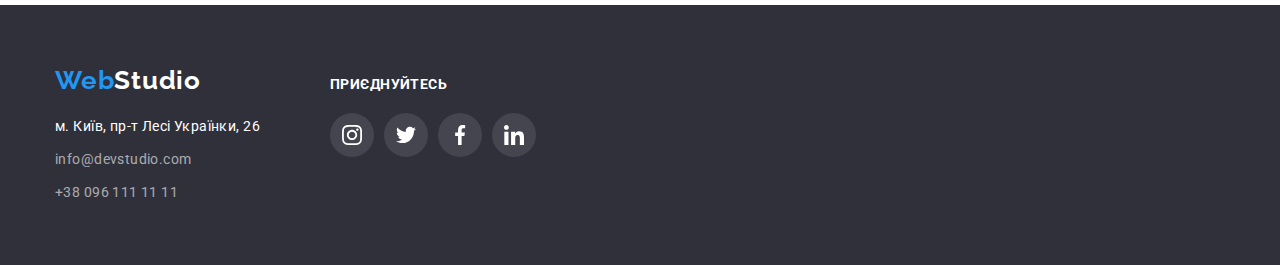
==== commit e294ade7: "update header footer" ====
--- a/portfolio.html
+++ b/portfolio.html
@@ -30,9 +30,11 @@
           <!-- Навигация сайта-->
           <ul class="site-nav-list list">
             <li class="site-nav-item">
-              <a href="./index.html" class="link current">Студія</a>
-            </li>
-            <li class="site-nav-item"><a href="./portfolio.html" class="link">Портфоліо</a></li>
+              <a href="./index.html" class="link">Студія</a>
+            </li>
+            <li class="site-nav-item">
+              <a href="./portfolio.html" class="link current">Портфоліо</a>
+            </li>
             <li class="site-nav-item"><a href="/" class="link">Контакти</a></li>
           </ul>
         </nav>
@@ -199,40 +201,67 @@
 
     <!-- Подвал сайта -->
 
-    <header class="page-header">
+    <footer class="footer">
       <div class="container">
-        <nav class="site-nav">
-          <!-- Логотип -->
-          <a href="./index.html" class="site-nav-logo link"
-            >Web<span class="site-nav-logo-studio">Studio</span></a
+        <div>
+          <a href="./index.html" class="footer-logo"
+            >Web<span class="footer-logo-studio">Studio</span></a
           >
-          <!-- Навигация сайта-->
-          <ul class="site-nav-list list">
-            <li class="site-nav-item">
-              <a href="./index.html" class="link current">Студія</a>
-            </li>
-            <li class="site-nav-item"><a href="./portfolio.html" class="link">Портфоліо</a></li>
-            <li class="site-nav-item"><a href="/" class="link">Контакти</a></li>
-          </ul>
-        </nav>
-        <!-- Контакты -->
-        <ul class="contact-list list">
-          <li class="contact-list-item">
-            <a href="mailto:info@devstudio.com" class="link">
-              <svg width="16" height="12" class="contact-icon">
-                <use href="./images/svg/icons.svg#icon-email"></use></svg
-              >info@devstudio.com</a
-            >
-          </li>
-          <li class="contact-list-item">
-            <a href="tel:+380961111111" class="link">
-              <svg width="16" height="12" class="contact-icon">
-                <use href="./images/svg/icons.svg#icon-phone"></use></svg
-              >+38 096 111 11 11</a
-            >
-          </li>
-        </ul>
+          <address class="address">
+            <ul class="footer-nav-list list">
+              <li class="footer-nav-item">
+                <a
+                  href="https://goo.gl/maps/Brkv2MQzdbHGvLkJ7"
+                  target="_blank"
+                  rel="noopener noreferrer nofollow"
+                  class="link-address link"
+                  >м. Київ, пр-т Лесі Українки, 26</a
+                >
+              </li>
+              <li class="footer-nav-item">
+                <a class="link" href="mailto:info@devstudio.com">info@devstudio.com</a>
+              </li>
+              <li class="footer-nav-item">
+                <a class="link" href="tel:+380961111111">+38 096 111 11 11</a>
+              </li>
+            </ul>
+          </address>
+        </div>
+
+        <div>
+          <p class="footer-social-title">приєднуйтесь</p>
+          <ul class="footer-social-list">
+            <li class="list">
+              <a href="#" class="footer-social-item">
+                <svg width="20" height="20" class="social-icon">
+                  <use href="./images/svg/icons.svg#icon-instagram"></use>
+                </svg>
+              </a>
+            </li>
+            <li class="list">
+              <a href="#" class="footer-social-item">
+                <svg width="20" height="20" class="social-icon">
+                  <use href="./images/svg/icons.svg#icon-twitter"></use>
+                </svg>
+              </a>
+            </li>
+            <li class="list">
+              <a href="#" class="footer-social-item">
+                <svg width="20" height="20" class="social-icon">
+                  <use href="./images/svg/icons.svg#icon-facebook"></use>
+                </svg>
+              </a>
+            </li>
+            <li class="list">
+              <a href="#" class="footer-social-item">
+                <svg width="20" height="20" class="social-icon">
+                  <use href="./images/svg/icons.svg#icon-linkedin"></use>
+                </svg>
+              </a>
+            </li>
+          </ul>
+        </div>
       </div>
-    </header>
+    </footer>
   </body>
 </html>
